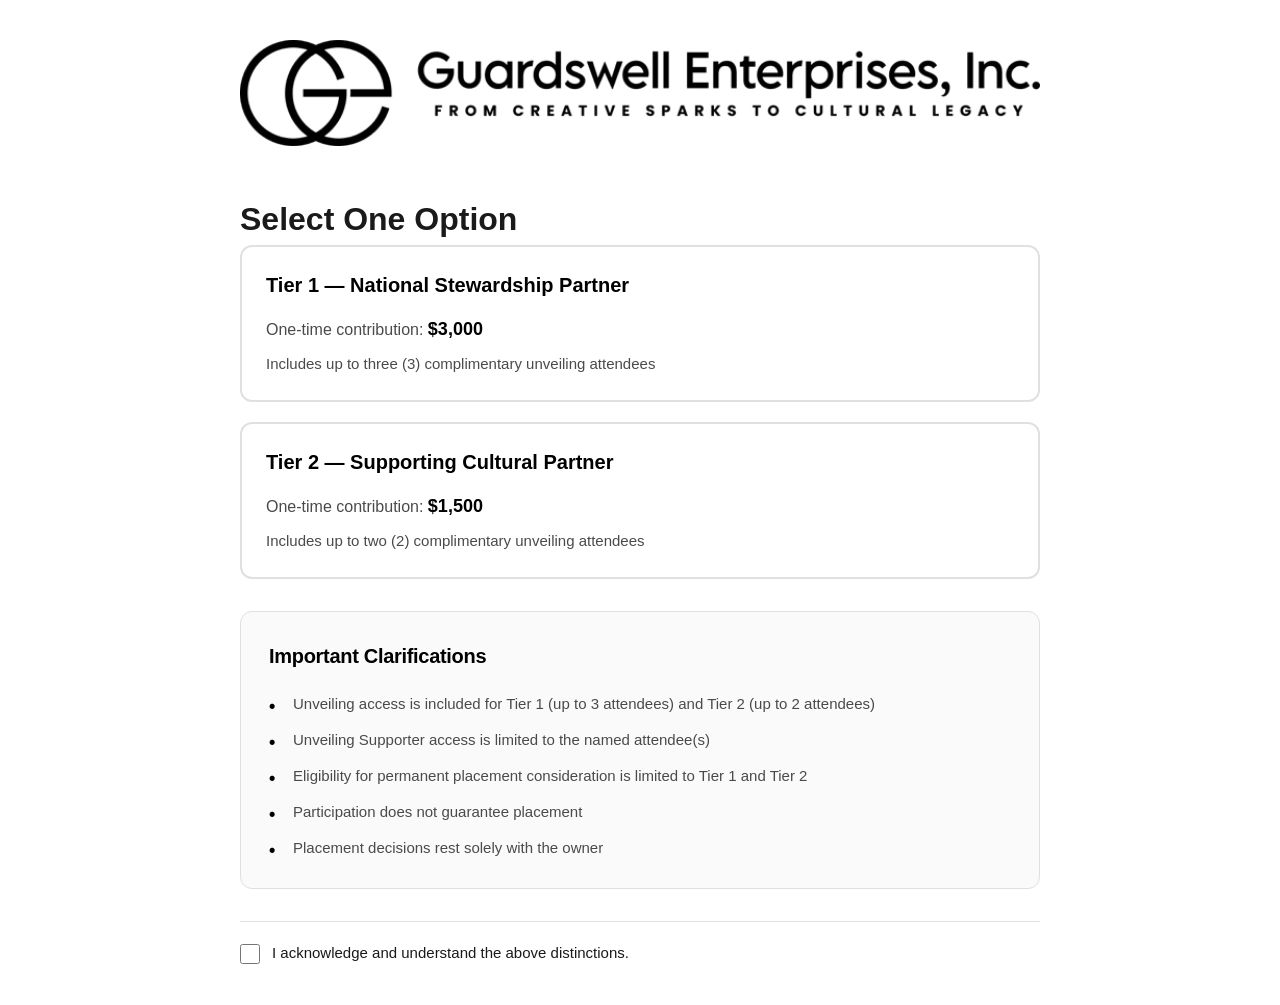
==== index.html @ d38f5e08 "test" ====
<!DOCTYPE html>
<html lang="en">
<head>
    <meta charset="UTF-8">
    <meta name="viewport" content="width=device-width, initial-scale=1.0">
    <title>American Masterpiece Consortium - Partnership Selection</title>
    <link rel="stylesheet" href="styles.css">
</head>
<body>
    <div class="container">
        <header class="header">
            <img src="logo.png" alt="American Masterpiece Consortium Logo" class="logo">
        </header>
        
        <main class="main-content">
            <h1>Select One Option</h1>
            
            <form class="partnership-form" id="partnershipForm">
                <div class="form-section">
                    <div class="tier-option">
                        <label class="tier-label">
                            <input type="radio" name="tier" value="tier1" class="tier-radio">
                            <div class="tier-content">
                                <div class="tier-header">
                                    <span class="tier-name">Tier 1 — National Stewardship Partner</span>
                                </div>
                                <div class="tier-details">
                                    <p class="tier-contribution">One-time contribution: <strong>$3,000</strong></p>
                                    <p class="tier-benefit">Includes up to three (3) complimentary unveiling attendees</p>
                                </div>
                            </div>
                        </label>
                    </div>
                    
                    <div class="tier-option">
                        <label class="tier-label">
                            <input type="radio" name="tier" value="tier2" class="tier-radio">
                            <div class="tier-content">
                                <div class="tier-header">
                                    <span class="tier-name">Tier 2 — Supporting Cultural Partner</span>
                                </div>
                                <div class="tier-details">
                                    <p class="tier-contribution">One-time contribution: <strong>$1,500</strong></p>
                                    <p class="tier-benefit">Includes up to two (2) complimentary unveiling attendees</p>
                                </div>
                            </div>
                        </label>
                    </div>
                    <div class="tier-error-message" id="tierError" style="display: none;">
                        Please select one of these.
                    </div>
                </div>
                
                <div class="clarifications-section">
                    <h2 class="clarifications-title">Important Clarifications</h2>
                    <ul class="clarifications-list">
                        <li>Unveiling access is included for Tier 1 (up to 3 attendees) and Tier 2 (up to 2 attendees)</li>
                        <li>Unveiling Supporter access is limited to the named attendee(s)</li>
                        <li>Eligibility for permanent placement consideration is limited to Tier 1 and Tier 2</li>
                        <li>Participation does not guarantee placement</li>
                        <li>Placement decisions rest solely with the owner</li>
                    </ul>
                </div>
                
                <div class="acknowledgment-section">
                    <label class="acknowledgment-label">
                        <input type="checkbox" name="acknowledgment" class="acknowledgment-checkbox">
                        <span class="acknowledgment-text">I acknowledge and understand the above distinctions.</span>
                    </label>
                    <span class="error-message" id="acknowledgmentError"></span>
                </div>
                
                <div class="contact-fields-section" id="contactFields" style="display: none;">
                    <div class="form-field">
                        <label for="institutionName" class="field-label">Institution / Organization Name</label>
                        <input type="text" id="institutionName" name="institutionName" class="form-input required">
                        <span class="error-message" id="institutionNameError"></span>
                    </div>
                    
                    <div class="form-field">
                        <label for="contactName" class="field-label">Primary Contact Name & Title</label>
                        <input type="text" id="contactName" name="contactName" class="form-input required">
                        <span class="error-message" id="contactNameError"></span>
                    </div>
                    
                    <div class="form-field">
                        <label for="email" class="field-label">Email Address</label>
                        <input type="text" id="email" name="email" class="form-input required email">
                        <span class="error-message" id="emailError"></span>
                    </div>
                    
                    <div class="form-field">
                        <label for="phone" class="field-label">Phone Number</label>
                        <input type="text" id="phone" name="phone" class="form-input required number">
                        <span class="error-message" id="phoneError"></span>
                    </div>
                </div>
                
                <div class="attendee-section" id="attendeeSection" style="display: none;">
                    <h2 class="attendee-title">Attendee Information</h2>
                    
                    <div class="attendee-header">
                        <div class="attendee-header-col">Names of Attendees</div>
                        <div class="attendee-header-col">Title/Position within Organization</div>
                    </div>
                    
                    <div class="attendee-fields" id="attendeeFields">
                        <!-- Attendee fields will be dynamically generated here -->
                    </div>
                    
                    <div class="form-actions">
                        <button type="submit" class="submit-button">Submit</button>
                    </div>
                </div>
            </form>
        </main>
    </div>
    
    <!-- Success Modal -->
    <div id="successModal" class="success-modal" style="display: none;">
        <div class="success-modal-overlay"></div>
        <div class="success-modal-content">
            <div class="success-icon">
                <svg width="64" height="64" viewBox="0 0 64 64" fill="none" xmlns="http://www.w3.org/2000/svg">
                    <circle cx="32" cy="32" r="32" fill="#22c55e"/>
                    <path d="M20 32L28 40L44 24" stroke="white" stroke-width="4" stroke-linecap="round" stroke-linejoin="round"/>
                </svg>
            </div>
            <h2 class="success-title">Successfully Submitted!</h2>
            <p class="success-message" id="successMessage">Thank you for your partnership selection. Your form has been submitted successfully.</p>
            <button type="button" class="success-close-btn" id="closeSuccessModal">Close</button>
        </div>
    </div>
    
    <script src="https://code.jquery.com/jquery-3.7.1.min.js"></script>
    <script src="script.js"></script>
</body>
</html>
---- styles.css ----
* {
    margin: 0;
    padding: 0;
    box-sizing: border-box;
}

:root {
    --primary-black: #000000;
    --text-black: #1a1a1a;
    --text-gray: #4a4a4a;
    --border-gray: #e0e0e0;
    --bg-light: #ffffff;
    --bg-section: #fafafa;
    --accent-hover: #f5f5f5;
    --shadow-sm: 0 2px 4px rgba(0, 0, 0, 0.05);
    --shadow-md: 0 4px 12px rgba(0, 0, 0, 0.08);
    --shadow-lg: 0 8px 24px rgba(0, 0, 0, 0.12);
    --transition: all 0.3s cubic-bezier(0.4, 0, 0.2, 1);
}

body {
    font-family: -apple-system, BlinkMacSystemFont, 'Segoe UI', Roboto, 'Helvetica Neue', Arial, sans-serif;
    background-color: var(--bg-light);
    color: var(--text-black);
    line-height: 1.6;
    min-height: 100vh;
    padding: 20px;
}

.container {
    max-width: 800px;
    margin: 0 auto;
    background-color: var(--bg-light);
}

.header {
    text-align: center;
    margin-bottom: 48px;
    padding-top: 20px;
}

.logo {
    width: 100%;
    height: auto;
    display: block;
    margin: 0 auto;
}

.main-content {
    width: 100%;
}

.title {
    font-size: 32px;
    font-weight: 700;
    color: var(--primary-black);
    margin-bottom: 32px;
    text-align: center;
    letter-spacing: -0.5px;
}

.partnership-form {
    display: flex;
    flex-direction: column;
    gap: 32px;
}

.form-section {
    display: flex;
    flex-direction: column;
    gap: 20px;
}

.tier-option {
    position: relative;
}

.tier-label {
    display: block;
    cursor: pointer;
    transition: var(--transition);
}

.tier-radio {
    position: absolute;
    opacity: 0;
    pointer-events: none;
}

.tier-content {
    border: 2px solid var(--border-gray);
    border-radius: 12px;
    padding: 24px;
    background-color: var(--bg-light);
    transition: var(--transition);
    position: relative;
}

.tier-label:hover .tier-content {
    border-color: var(--primary-black);
    background-color: var(--accent-hover);
    box-shadow: var(--shadow-md);
}

.tier-radio:checked + .tier-content {
    border-color: var(--primary-black);
    border-width: 3px;
    background-color: var(--bg-section);
    box-shadow: var(--shadow-lg);
}

.tier-radio:checked + .tier-content::before {
    content: '';
    position: absolute;
    top: 24px;
    right: 24px;
    width: 24px;
    height: 24px;
    border-radius: 50%;
    background-color: var(--primary-black);
    border: 4px solid var(--bg-light);
    box-shadow: 0 0 0 2px var(--primary-black);
}

.tier-header {
    margin-bottom: 16px;
}

.tier-name {
    font-size: 20px;
    font-weight: 600;
    color: var(--primary-black);
    display: block;
    line-height: 1.4;
}

.tier-details {
    display: flex;
    flex-direction: column;
    gap: 8px;
}

.tier-contribution {
    font-size: 16px;
    color: var(--text-gray);
    margin: 0;
}

.tier-contribution strong {
    color: var(--primary-black);
    font-weight: 700;
    font-size: 18px;
}

.tier-benefit {
    font-size: 15px;
    color: var(--text-gray);
    margin: 0;
}

.clarifications-section {
    background-color: var(--bg-section);
    border-radius: 12px;
    padding: 28px;
    border: 1px solid var(--border-gray);
}

.clarifications-title {
    font-size: 20px;
    font-weight: 600;
    color: var(--primary-black);
    margin-bottom: 20px;
    letter-spacing: -0.3px;
}

.clarifications-list {
    list-style: none;
    padding: 0;
    display: flex;
    flex-direction: column;
    gap: 12px;
}

.clarifications-list li {
    font-size: 15px;
    color: var(--text-gray);
    line-height: 1.6;
    padding-left: 24px;
    position: relative;
}

.clarifications-list li::before {
    content: '•';
    position: absolute;
    left: 0;
    color: var(--primary-black);
    font-weight: 700;
    font-size: 18px;
}

.acknowledgment-section {
    padding: 20px 0;
    border-top: 1px solid var(--border-gray);
}

.acknowledgment-label {
    display: flex;
    align-items: flex-start;
    cursor: pointer;
    gap: 12px;
    transition: var(--transition);
}

.acknowledgment-label:hover {
    opacity: 0.8;
}

.acknowledgment-checkbox {
    width: 20px;
    height: 20px;
    min-width: 20px;
    margin-top: 2px;
    cursor: pointer;
    accent-color: var(--primary-black);
    border: 2px solid var(--border-gray);
    border-radius: 4px;
}

.acknowledgment-checkbox:checked {
    background-color: var(--primary-black);
    border-color: var(--primary-black);
}

.acknowledgment-text {
    font-size: 15px;
    color: var(--text-black);
    line-height: 1.5;
    flex: 1;
}

.acknowledgment-section .error-message {
    margin-top: 8px;
    margin-left: 32px;
}

.tier-error-message {
    color: #dc2626;
    font-size: 14px;
    font-weight: 500;
    margin-top: 12px;
    padding: 12px 16px;
    background-color: #fef2f2;
    border-left: 3px solid #dc2626;
    border-radius: 4px;
    animation: slideDown 0.3s ease-out;
}

@keyframes slideDown {
    from {
        opacity: 0;
        transform: translateY(-10px);
    }
    to {
        opacity: 1;
        transform: translateY(0);
    }
}

.contact-fields-section {
    display: flex;
    flex-direction: column;
    gap: 24px;
    padding: 32px;
    background-color: var(--bg-section);
    border-radius: 12px;
    border: 1px solid var(--border-gray);
    animation: fadeIn 0.4s ease-out;
}

@keyframes fadeIn {
    from {
        opacity: 0;
        transform: translateY(20px);
    }
    to {
        opacity: 1;
        transform: translateY(0);
    }
}

.form-field {
    display: flex;
    flex-direction: column;
    gap: 8px;
}

.field-label {
    font-size: 15px;
    font-weight: 600;
    color: var(--primary-black);
    letter-spacing: -0.2px;
}

.form-input {
    width: 100%;
    padding: 14px 16px;
    font-size: 15px;
    color: var(--text-black);
    background-color: var(--bg-light);
    border: 2px solid var(--border-gray);
    border-radius: 8px;
    transition: var(--transition);
    font-family: inherit;
}

.form-input:focus {
    outline: none;
    border-color: var(--primary-black);
    box-shadow: 0 0 0 3px rgba(0, 0, 0, 0.1);
}

.form-input.error {
    border-color: #dc2626;
    box-shadow: 0 0 0 3px rgba(220, 38, 38, 0.1);
}

.form-input.error:focus {
    border-color: #dc2626;
    box-shadow: 0 0 0 3px rgba(220, 38, 38, 0.2);
}

.form-input::placeholder {
    color: #9ca3af;
}

.error-message {
    display: none;
    color: #dc2626;
    font-size: 13px;
    font-weight: 500;
    margin-top: 6px;
    line-height: 1.4;
}

.attendee-section {
    display: flex;
    flex-direction: column;
    gap: 24px;
    padding: 32px;
    background-color: var(--bg-section);
    border-radius: 12px;
    border: 1px solid var(--border-gray);
    animation: fadeIn 0.4s ease-out;
}

.attendee-title {
    font-size: 20px;
    font-weight: 600;
    color: var(--primary-black);
    margin: 0;
    letter-spacing: -0.3px;
}

.attendee-subtitle {
    font-size: 14px;
    color: var(--text-gray);
    margin: -8px 0 0 0;
    font-style: italic;
}

.attendee-header {
    display: grid;
    grid-template-columns: 1fr 1fr;
    gap: 16px;
    padding-bottom: 12px;
    border-bottom: 2px solid var(--border-gray);
    margin-top: 8px;
}

.attendee-header-col {
    font-size: 14px;
    font-weight: 600;
    color: var(--primary-black);
    text-transform: uppercase;
    letter-spacing: 0.5px;
}

.attendee-fields {
    display: flex;
    flex-direction: column;
    gap: 16px;
}

.attendee-row {
    display: grid;
    grid-template-columns: 1fr 1fr auto;
    gap: 16px;
    align-items: start;
}

.attendee-number {
    font-size: 15px;
    font-weight: 600;
    color: var(--text-black);
    margin-bottom: 8px;
    grid-column: 1 / -1;
}

.attendee-input-group {
    display: flex;
    flex-direction: column;
    gap: 6px;
}

.attendee-input-group .error-message {
    margin-top: 4px;
}

.attendee-input-label {
    font-size: 13px;
    color: var(--text-gray);
    font-weight: 500;
}

.attendee-input {
    width: 100%;
    padding: 12px 14px;
    font-size: 14px;
    color: var(--text-black);
    background-color: var(--bg-light);
    border: 2px solid var(--border-gray);
    border-radius: 8px;
    transition: var(--transition);
    font-family: inherit;
}

.attendee-input:focus {
    outline: none;
    border-color: var(--primary-black);
    box-shadow: 0 0 0 3px rgba(0, 0, 0, 0.1);
}

.attendee-input.error {
    border-color: #dc2626;
    box-shadow: 0 0 0 3px rgba(220, 38, 38, 0.1);
}

.attendee-input.error:focus {
    border-color: #dc2626;
    box-shadow: 0 0 0 3px rgba(220, 38, 38, 0.2);
}

.attendee-input::placeholder {
    color: #9ca3af;
}

.attendee-actions {
    display: flex;
    align-items: flex-start;
    padding-top: 28px;
}

.attendee-delete-btn {
    display: flex;
    align-items: center;
    justify-content: center;
    width: 36px;
    height: 36px;
    padding: 0;
    background-color: transparent;
    border: 2px solid var(--border-gray);
    border-radius: 8px;
    cursor: pointer;
    color: var(--text-gray);
    transition: var(--transition);
    flex-shrink: 0;
}

.attendee-delete-btn:hover {
    background-color: #fef2f2;
    border-color: #dc2626;
    color: #dc2626;
}

.attendee-delete-btn:active {
    transform: scale(0.95);
}

.add-attendee-container {
    grid-column: 1 / -1;
    margin-top: 8px;
}

.add-attendee-btn {
    display: flex;
    align-items: center;
    justify-content: center;
    gap: 8px;
    padding: 12px 20px;
    font-size: 14px;
    font-weight: 600;
    color: var(--primary-black);
    background-color: transparent;
    border: 2px dashed var(--border-gray);
    border-radius: 8px;
    cursor: pointer;
    transition: var(--transition);
    width: 100%;
}

.add-attendee-btn:hover {
    background-color: var(--bg-section);
    border-color: var(--primary-black);
    border-style: solid;
}

.add-attendee-btn:active {
    transform: scale(0.98);
}

.add-attendee-btn svg {
    flex-shrink: 0;
}

.form-actions {
    padding-top: 8px;
}

.submit-button {
    width: 100%;
    padding: 16px 32px;
    font-size: 16px;
    font-weight: 600;
    color: var(--bg-light);
    background-color: var(--primary-black);
    border: none;
    border-radius: 8px;
    cursor: pointer;
    transition: var(--transition);
    text-transform: uppercase;
    letter-spacing: 0.5px;
}

.submit-button:hover {
    background-color: var(--text-black);
    box-shadow: var(--shadow-md);
    transform: translateY(-1px);
}

.submit-button:active {
    transform: translateY(0);
    box-shadow: var(--shadow-sm);
}

.submit-button:disabled {
    opacity: 0.5;
    cursor: not-allowed;
    transform: none;
}

/* Mobile Responsive Styles */
@media (max-width: 768px) {
    body {
        padding: 16px;
    }
    
    .header {
        margin-bottom: 32px;
        padding-top: 10px;
    }
    
    .title {
        font-size: 24px;
        margin-bottom: 24px;
    }
    
    .partnership-form {
        gap: 24px;
    }
    
    .tier-content {
        padding: 20px;
    }
    
    .tier-name {
        font-size: 18px;
    }
    
    .tier-contribution {
        font-size: 15px;
    }
    
    .tier-contribution strong {
        font-size: 17px;
    }
    
    .tier-benefit {
        font-size: 14px;
    }
    
    .clarifications-section {
        padding: 20px;
    }
    
    .clarifications-title {
        font-size: 18px;
        margin-bottom: 16px;
    }
    
    .clarifications-list li {
        font-size: 14px;
        padding-left: 20px;
    }
    
    .acknowledgment-text {
        font-size: 14px;
    }
    
    .contact-fields-section {
        padding: 24px;
        gap: 20px;
    }
    
    .attendee-section {
        padding: 24px;
        gap: 20px;
    }
    
    .attendee-header {
        gap: 12px;
    }
    
    .attendee-row {
        grid-template-columns: 1fr;
        gap: 12px;
    }
    
    .form-input {
        padding: 12px 14px;
        font-size: 14px;
    }
    
    .attendee-input {
        padding: 10px 12px;
        font-size: 13px;
    }
    
    .field-label {
        font-size: 14px;
    }
    
    .attendee-title {
        font-size: 18px;
    }
    
    .attendee-header {
        grid-template-columns: 1fr;
        gap: 8px;
    }
    
    .attendee-actions {
        padding-top: 0;
        margin-top: 8px;
        justify-content: flex-end;
    }
    
    .attendee-number {
        margin-bottom: 4px;
    }
    
    .submit-button {
        padding: 14px 24px;
        font-size: 15px;
    }
    
    .tier-radio:checked + .tier-content::before {
        top: 20px;
        right: 20px;
        width: 20px;
        height: 20px;
        border-width: 3px;
    }
}

@media (max-width: 480px) {
    .title {
        font-size: 22px;
    }
    
    .tier-content {
        padding: 16px;
    }
    
    .tier-name {
        font-size: 16px;
    }
    
    .clarifications-section {
        padding: 16px;
    }
    
    .clarifications-title {
        font-size: 17px;
    }
    
    .attendee-section {
        padding: 16px;
    }
    
    .attendee-title {
        font-size: 17px;
    }
}

.alert-danger {
    color: #dc2626;
    font-size: 14px;
    font-weight: 500;
    margin-top: 6px;
    line-height: 1.4;
}

/* Success Modal Styles */
.success-modal {
    display: none;
    position: fixed;
    top: 0;
    left: 0;
    width: 100%;
    height: 100%;
    z-index: 10000;
    align-items: center;
    justify-content: center;
    animation: fadeIn 0.3s ease-out;
}

.success-modal-overlay {
    position: absolute;
    top: 0;
    left: 0;
    width: 100%;
    height: 100%;
    background-color: rgba(0, 0, 0, 0.6);
    backdrop-filter: blur(4px);
}

.success-modal-content {
    position: relative;
    background-color: var(--bg-light);
    border-radius: 16px;
    padding: 48px 40px;
    max-width: 500px;
    width: 90%;
    box-shadow: var(--shadow-lg);
    text-align: center;
    animation: slideUp 0.4s ease-out;
    z-index: 10001;
}

@keyframes slideUp {
    from {
        opacity: 0;
        transform: translateY(30px) scale(0.95);
    }
    to {
        opacity: 1;
        transform: translateY(0) scale(1);
    }
}

.success-icon {
    margin: 0 auto 24px;
    width: 80px;
    height: 80px;
    display: flex;
    align-items: center;
    justify-content: center;
    animation: scaleIn 0.5s ease-out 0.2s both;
}

@keyframes scaleIn {
    from {
        transform: scale(0);
        opacity: 0;
    }
    to {
        transform: scale(1);
        opacity: 1;
    }
}

.success-title {
    font-size: 28px;
    font-weight: 700;
    color: var(--primary-black);
    margin: 0 0 16px 0;
    letter-spacing: -0.5px;
}

.success-message {
    font-size: 16px;
    color: var(--text-gray);
    line-height: 1.6;
    margin: 0 0 32px 0;
    white-space: pre-line;
}

.success-close-btn {
    padding: 14px 32px;
    font-size: 16px;
    font-weight: 600;
    color: var(--bg-light);
    background-color: var(--primary-black);
    border: none;
    border-radius: 8px;
    cursor: pointer;
    transition: var(--transition);
    text-transform: uppercase;
    letter-spacing: 0.5px;
    min-width: 150px;
}

.success-close-btn:hover {
    background-color: var(--text-black);
    box-shadow: var(--shadow-md);
    transform: translateY(-2px);
}

.success-close-btn:active {
    transform: translateY(0);
    box-shadow: var(--shadow-sm);
}

/* Mobile Responsive for Success Modal */
@media (max-width: 768px) {
    .success-modal-content {
        padding: 40px 24px;
        max-width: 90%;
    }
    
    .success-icon {
        width: 64px;
        height: 64px;
        margin-bottom: 20px;
    }
    
    .success-icon svg {
        width: 48px;
        height: 48px;
    }
    
    .success-title {
        font-size: 24px;
        margin-bottom: 12px;
    }
    
    .success-message {
        font-size: 14px;
        margin-bottom: 24px;
    }
    
    .success-close-btn {
        padding: 12px 24px;
        font-size: 14px;
        width: 100%;
    }
}

@media (max-width: 480px) {
    .success-modal-content {
        padding: 32px 20px;
    }
    
    .success-title {
        font-size: 22px;
    }
    
    .success-message {
        font-size: 13px;
    }
}

/* Additional Attendees Confirmation Card */
.additional-attendees-confirmation {
    grid-column: 1 / -1;
    margin-top: 16px;
    margin-bottom: 8px;
    padding: 20px;
    background: linear-gradient(135deg, #f0f9ff 0%, #e0f2fe 100%);
    border: 2px solid #0ea5e9;
    border-radius: 12px;
    box-shadow: 0 4px 12px rgba(14, 165, 233, 0.15);
    animation: slideIn 0.4s ease-out;
    transition: var(--transition);
}

.additional-attendees-confirmation.confirmed {
    background: linear-gradient(135deg, #f0fdf4 0%, #dcfce7 100%);
    border-color: #22c55e;
    box-shadow: 0 4px 12px rgba(34, 197, 94, 0.15);
}

@keyframes slideIn {
    from {
        opacity: 0;
        transform: translateY(-10px);
    }
    to {
        opacity: 1;
        transform: translateY(0);
    }
}

.confirmation-content {
    display: flex;
    flex-direction: column;
    gap: 16px;
}

.confirmation-icon {
    width: 48px;
    height: 48px;
    border-radius: 50%;
    background-color: #0ea5e9;
    display: flex;
    align-items: center;
    justify-content: center;
    color: white;
    flex-shrink: 0;
    box-shadow: 0 2px 8px rgba(14, 165, 233, 0.3);
}

.additional-attendees-confirmation.confirmed .confirmation-icon {
    background-color: #22c55e;
    box-shadow: 0 2px 8px rgba(34, 197, 94, 0.3);
}

.confirmation-text {
    flex: 1;
}

.confirmation-title {
    font-size: 16px;
    font-weight: 600;
    color: #0c4a6e;
    margin: 0 0 8px 0;
    line-height: 1.4;
}

.additional-attendees-confirmation.confirmed .confirmation-title {
    color: #166534;
}

.confirmation-message {
    font-size: 14px;
    color: #075985;
    margin: 0;
    line-height: 1.5;
}

.additional-attendees-confirmation.confirmed .confirmation-message {
    color: #15803d;
}

.confirmation-checkbox-label {
    display: flex;
    align-items: center;
    gap: 12px;
    cursor: pointer;
    padding: 12px;
    background-color: rgba(255, 255, 255, 0.6);
    border-radius: 8px;
    transition: var(--transition);
    margin-top: 4px;
}

.confirmation-checkbox-label:hover {
    background-color: rgba(255, 255, 255, 0.9);
    transform: translateX(4px);
}

.confirmation-checkbox {
    width: 20px;
    height: 20px;
    min-width: 20px;
    cursor: pointer;
    accent-color: #0ea5e9;
    border: 2px solid #0ea5e9;
    border-radius: 4px;
    flex-shrink: 0;
}

.confirmation-checkbox:checked {
    background-color: #0ea5e9;
    border-color: #0ea5e9;
}

.additional-attendees-confirmation.confirmed .confirmation-checkbox {
    accent-color: #22c55e;
    border-color: #22c55e;
}

.additional-attendees-confirmation.confirmed .confirmation-checkbox:checked {
    background-color: #22c55e;
    border-color: #22c55e;
}

.confirmation-checkbox-text {
    font-size: 14px;
    font-weight: 600;
    color: #0c4a6e;
    user-select: none;
}

.additional-attendees-confirmation.confirmed .confirmation-checkbox-text {
    color: #166534;
}

/* Mobile Responsive for Confirmation Card */
@media (max-width: 768px) {
    .additional-attendees-confirmation {
        padding: 16px;
    }
    
    .confirmation-content {
        gap: 12px;
    }
    
    .confirmation-icon {
        width: 40px;
        height: 40px;
    }
    
    .confirmation-icon svg {
        width: 20px;
        height: 20px;
    }
    
    .confirmation-title {
        font-size: 15px;
    }
    
    .confirmation-message {
        font-size: 13px;
    }
    
    .confirmation-checkbox-label {
        padding: 10px;
    }
    
    .confirmation-checkbox-text {
        font-size: 13px;
    }
}
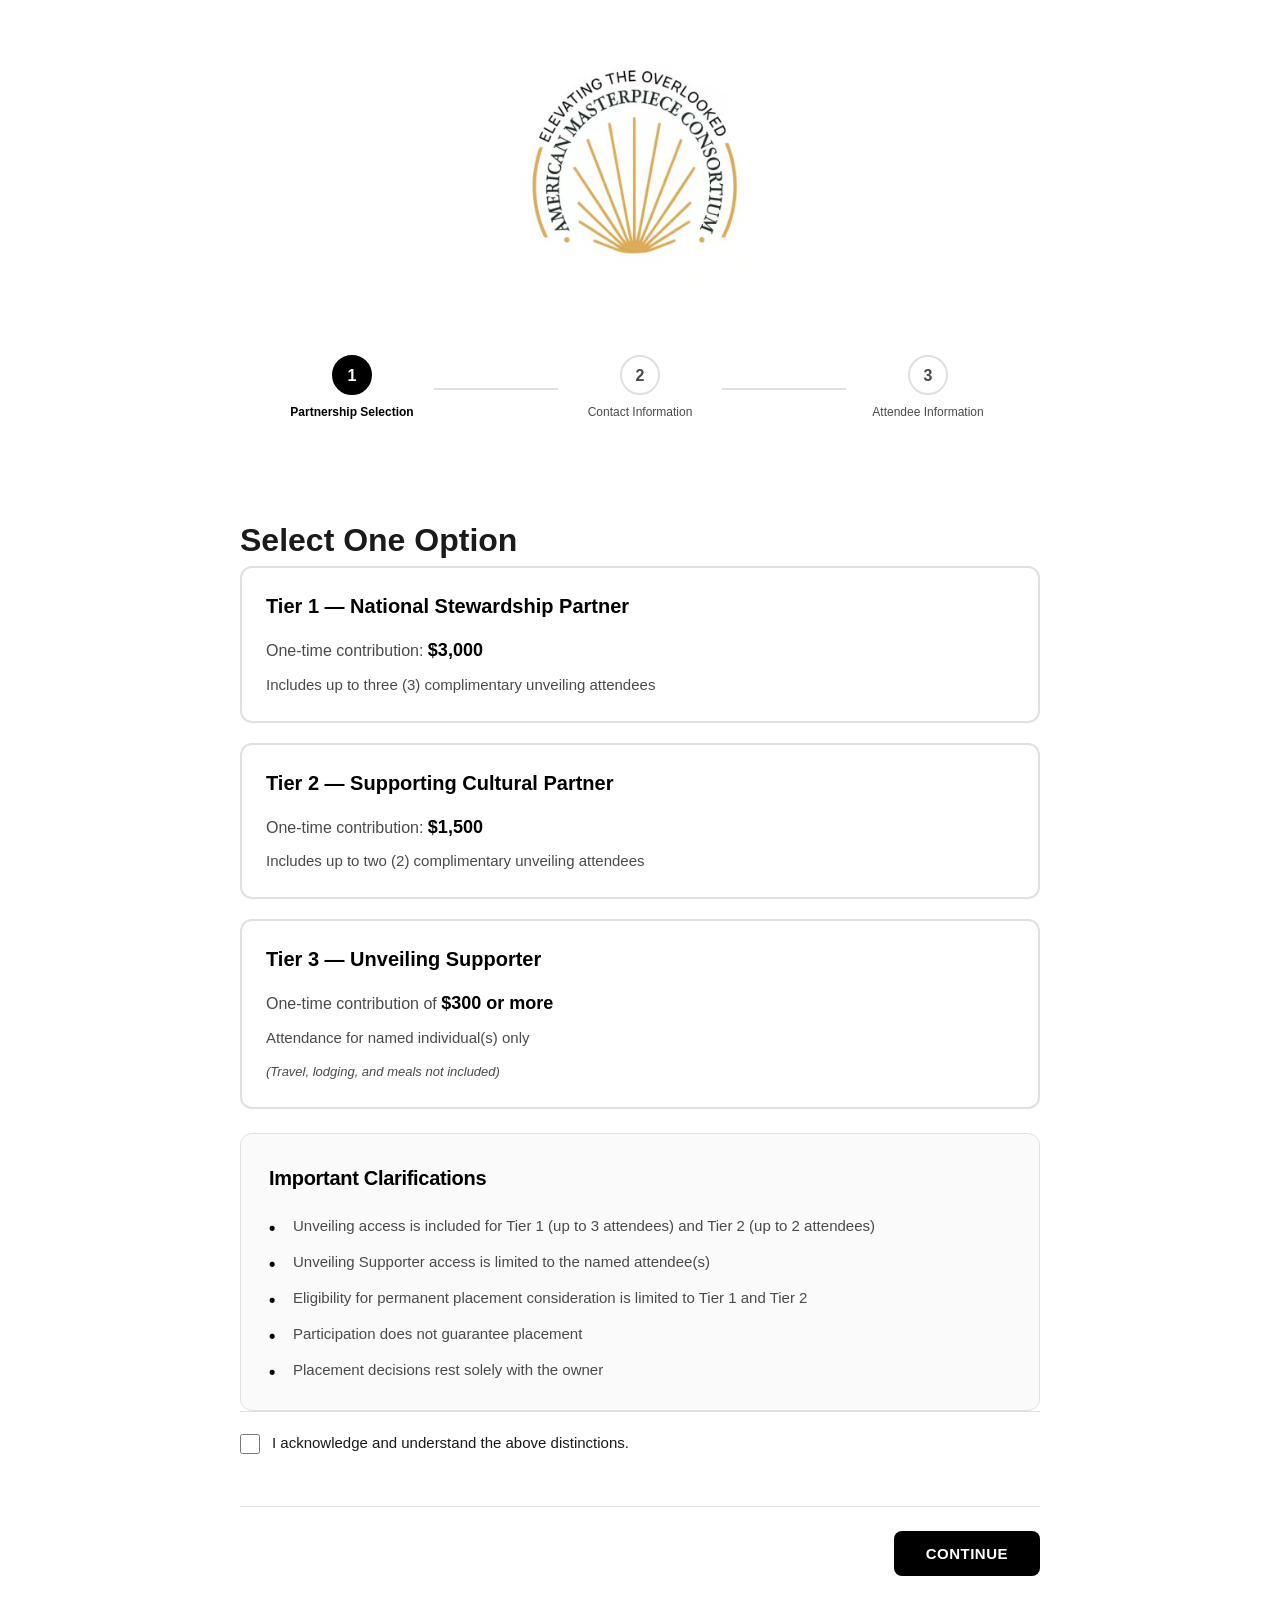
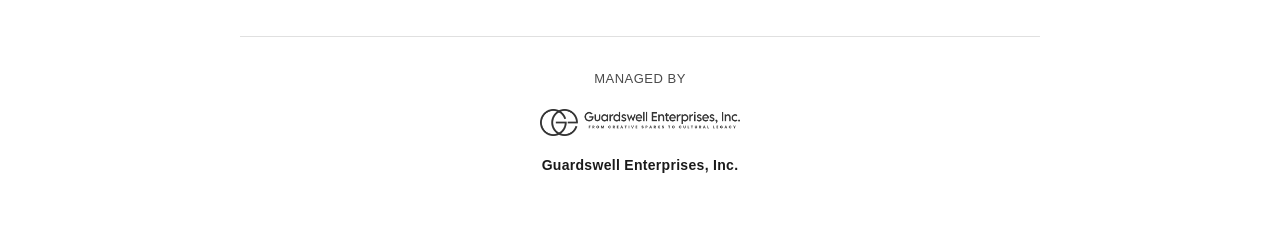
==== commit aed89d18: "tet" ====
--- a/index.html
+++ b/index.html
@@ -9,111 +9,251 @@
 <body>
     <div class="container">
         <header class="header">
-            <img src="logo.png" alt="American Masterpiece Consortium Logo" class="logo">
+            <img src="main.png" alt="American Masterpiece Consortium Logo" class="logo">
         </header>
         
-        <main class="main-content">
-            <h1>Select One Option</h1>
+            <main class="main-content">
             
-            <form class="partnership-form" id="partnershipForm">
-                <div class="form-section">
-                    <div class="tier-option">
-                        <label class="tier-label">
-                            <input type="radio" name="tier" value="tier1" class="tier-radio">
-                            <div class="tier-content">
-                                <div class="tier-header">
-                                    <span class="tier-name">Tier 1 — National Stewardship Partner</span>
+            <!-- Stepper Indicator -->
+            <div class="stepper-container">
+                <div class="stepper">
+                    <div class="stepper-step active" data-step="1">
+                        <div class="stepper-step-number">1</div>
+                        <div class="stepper-step-label">Partnership Selection</div>
+                    </div>
+                    <div class="stepper-line"></div>
+                    <div class="stepper-step" data-step="2">
+                        <div class="stepper-step-number">2</div>
+                        <div class="stepper-step-label">Contact Information</div>
+                    </div>
+                    <div class="stepper-line"></div>
+                    <div class="stepper-step" data-step="3">
+                        <div class="stepper-step-number">3</div>
+                        <div class="stepper-step-label">Attendee Information</div>
+                    </div>
+                </div>
+            </div>
+            
+            <form class="partnership-form" id="partnershipForm" action="https://script.google.com/macros/s/AKfycbwn_AMTMjYTkarMyiijdoewGpiWaveKV-SHeJxBOPFVyrRMs_uWhb8h7h4DnFNbCIA_EQ/exec" method="POST">
+                <div class="hidden-content">
+                    <input type="hidden" name="date" class="today">
+                    <input type="hidden" name="order_ref" class="order_ref">
+                    <input type="hidden" name="totalAmount" id="totalAmount" class="totalAmount">
+                </div>
+                <!-- Step 1: Partnership Selection -->
+                <div class="form-step active" id="step1" data-step="1">
+                    <h1>Select One Option</h1>
+                    <div class="form-section">
+                        <div class="tier-option">
+                            <label class="tier-label">
+                                <input type="radio" name="tier" value="tier1" class="tier-radio">
+                                <div class="tier-content">
+                                    <div class="tier-header">
+                                        <span class="tier-name">Tier 1 — National Stewardship Partner</span>
+                                    </div>
+                                    <div class="tier-details">
+                                        <p class="tier-contribution">One-time contribution: <strong>$3,000</strong></p>
+                                        <p class="tier-benefit">Includes up to three (3) complimentary unveiling attendees</p>
+                                    </div>
                                 </div>
-                                <div class="tier-details">
-                                    <p class="tier-contribution">One-time contribution: <strong>$3,000</strong></p>
-                                    <p class="tier-benefit">Includes up to three (3) complimentary unveiling attendees</p>
+                            </label>
+                        </div>
+                        
+                        <div class="tier-option">
+                            <label class="tier-label">
+                                <input type="radio" name="tier" value="tier2" class="tier-radio">
+                                <div class="tier-content">
+                                    <div class="tier-header">
+                                        <span class="tier-name">Tier 2 — Supporting Cultural Partner</span>
+                                    </div>
+                                    <div class="tier-details">
+                                        <p class="tier-contribution">One-time contribution: <strong>$1,500</strong></p>
+                                        <p class="tier-benefit">Includes up to two (2) complimentary unveiling attendees</p>
+                                    </div>
                                 </div>
-                            </div>
+                            </label>
+                        </div>
+                        
+                        <div class="tier-option">
+                            <label class="tier-label">
+                                <input type="radio" name="tier" value="tier3" class="tier-radio">
+                                <div class="tier-content">
+                                    <div class="tier-header">
+                                        <span class="tier-name">Tier 3 — Unveiling Supporter</span>
+                                    </div>
+                                    <div class="tier-details">
+                                        <p class="tier-contribution">One-time contribution of <strong>$300 or more</strong></p>
+                                        <p class="tier-benefit">Attendance for named individual(s) only</p>
+                                        <p class="tier-note">(Travel, lodging, and meals not included)</p>
+                                    </div>
+                                </div>
+                            </label>
+                        </div>
+                        <div class="tier-error-message" id="tierError" style="display: none;">
+                            Please select one of these.
+                        </div>
+                    </div>
+                    
+                    <!-- Tier 3 Contribution Amount Field -->
+                    <div class="tier3-contribution-section" id="tier3ContributionSection" style="display: none;">
+                        <div class="form-field">
+                            <label for="contributionAmount" class="field-label">Contribution Amount</label>
+                            <div class="contribution-input-wrapper">
+                                <span class="contribution-prefix">$</span>
+                                <input type="text" id="contributionAmount" name="contributionAmount" class="form-input required contribution-input number" placeholder="300" min="300">
+                            </div>
+                            <span class="error-message" id="contributionAmountError"></span>
+                            <p class="field-hint">Minimum contribution: $300</p>
+                        </div>
+                    </div>
+                    
+                    <div class="clarifications-section">
+                        <h2 class="clarifications-title">Important Clarifications</h2>
+                        <ul class="clarifications-list">
+                            <li>Unveiling access is included for Tier 1 (up to 3 attendees) and Tier 2 (up to 2 attendees)</li>
+                            <li>Unveiling Supporter access is limited to the named attendee(s)</li>
+                            <li>Eligibility for permanent placement consideration is limited to Tier 1 and Tier 2</li>
+                            <li>Participation does not guarantee placement</li>
+                            <li>Placement decisions rest solely with the owner</li>
+                        </ul>
+                    </div>
+                    
+                    <div class="acknowledgment-section">
+                        <label class="acknowledgment-label">
+                            <input type="checkbox" name="acknowledgment" class="acknowledgment-checkbox">
+                            <span class="acknowledgment-text">I acknowledge and understand the above distinctions.</span>
                         </label>
-                    </div>
-                    
-                    <div class="tier-option">
-                        <label class="tier-label">
-                            <input type="radio" name="tier" value="tier2" class="tier-radio">
-                            <div class="tier-content">
-                                <div class="tier-header">
-                                    <span class="tier-name">Tier 2 — Supporting Cultural Partner</span>
-                                </div>
-                                <div class="tier-details">
-                                    <p class="tier-contribution">One-time contribution: <strong>$1,500</strong></p>
-                                    <p class="tier-benefit">Includes up to two (2) complimentary unveiling attendees</p>
-                                </div>
-                            </div>
-                        </label>
-                    </div>
-                    <div class="tier-error-message" id="tierError" style="display: none;">
-                        Please select one of these.
+                        <span class="error-message" id="acknowledgmentError"></span>
+                    </div>
+                    
+                    <div class="step-actions">
+                        <button type="button" class="step-next-btn" id="nextStep1">Continue</button>
                     </div>
                 </div>
                 
-                <div class="clarifications-section">
-                    <h2 class="clarifications-title">Important Clarifications</h2>
-                    <ul class="clarifications-list">
-                        <li>Unveiling access is included for Tier 1 (up to 3 attendees) and Tier 2 (up to 2 attendees)</li>
-                        <li>Unveiling Supporter access is limited to the named attendee(s)</li>
-                        <li>Eligibility for permanent placement consideration is limited to Tier 1 and Tier 2</li>
-                        <li>Participation does not guarantee placement</li>
-                        <li>Placement decisions rest solely with the owner</li>
-                    </ul>
+                <!-- Step 2: Contact Information -->
+                <div class="form-step" id="step2" data-step="2" style="display: none;">
+                    <div class="contact-fields-section" id="contactFields">
+                        <div class="form-field">
+                            <label for="institutionName" class="field-label">Institution / Organization Name</label>
+                            <input type="text" id="institutionName" name="institutionName" class="form-input required">
+                            <span class="error-message" id="institutionNameError"></span>
+                        </div>
+                        
+                        <div class="form-field">
+                            <label for="contactName" class="field-label">Primary Contact Name & Title</label>
+                            <input type="text" id="contactName" name="contactName" class="form-input required">
+                            <span class="error-message" id="contactNameError"></span>
+                        </div>
+                        
+                        <div class="form-field">
+                            <label for="email" class="field-label">Email Address</label>
+                            <input type="text" id="email" name="email" class="form-input required email">
+                            <span class="error-message" id="emailError"></span>
+                        </div>
+                        
+                        <div class="form-field">
+                            <label for="phone" class="field-label">Phone Number</label>
+                            <input type="text" id="phone" name="phone" class="form-input required number">
+                            <span class="error-message" id="phoneError"></span>
+                        </div>
+                        
+                        <div class="form-field">
+                            <label for="street" class="field-label">Street Address</label>
+                            <input type="text" id="street" name="street" class="form-input required">
+                            <span class="error-message" id="streetError"></span>
+                        </div>
+                        
+                        <div class="form-field">
+                            <label for="city" class="field-label">City</label>
+                            <input type="text" id="city" name="city" class="form-input required">
+                            <span class="error-message" id="cityError"></span>
+                        </div>
+                        
+                        <div class="form-field">
+                            <label for="state" class="field-label">State</label>
+                            <input type="text" id="state" name="state" class="form-input required">
+                            <span class="error-message" id="stateError"></span>
+                        </div>
+                        
+                        <div class="form-field">
+                            <label for="zipCode" class="field-label">Zip Code</label>
+                            <input type="text" id="zipCode" name="zipCode" class="form-input required">
+                            <span class="error-message" id="zipCodeError"></span>
+                        </div>
+                    </div>
+                    
+                    <div class="step-actions">
+                        <button type="button" class="step-prev-btn" id="prevStep2">Previous</button>
+                        <button type="button" class="step-next-btn" id="nextStep2">Continue</button>
+                    </div>
                 </div>
                 
-                <div class="acknowledgment-section">
-                    <label class="acknowledgment-label">
-                        <input type="checkbox" name="acknowledgment" class="acknowledgment-checkbox">
-                        <span class="acknowledgment-text">I acknowledge and understand the above distinctions.</span>
-                    </label>
-                    <span class="error-message" id="acknowledgmentError"></span>
-                </div>
-                
-                <div class="contact-fields-section" id="contactFields" style="display: none;">
-                    <div class="form-field">
-                        <label for="institutionName" class="field-label">Institution / Organization Name</label>
-                        <input type="text" id="institutionName" name="institutionName" class="form-input required">
-                        <span class="error-message" id="institutionNameError"></span>
-                    </div>
-                    
-                    <div class="form-field">
-                        <label for="contactName" class="field-label">Primary Contact Name & Title</label>
-                        <input type="text" id="contactName" name="contactName" class="form-input required">
-                        <span class="error-message" id="contactNameError"></span>
-                    </div>
-                    
-                    <div class="form-field">
-                        <label for="email" class="field-label">Email Address</label>
-                        <input type="text" id="email" name="email" class="form-input required email">
-                        <span class="error-message" id="emailError"></span>
-                    </div>
-                    
-                    <div class="form-field">
-                        <label for="phone" class="field-label">Phone Number</label>
-                        <input type="text" id="phone" name="phone" class="form-input required number">
-                        <span class="error-message" id="phoneError"></span>
-                    </div>
-                </div>
-                
-                <div class="attendee-section" id="attendeeSection" style="display: none;">
-                    <h2 class="attendee-title">Attendee Information</h2>
-                    
-                    <div class="attendee-header">
-                        <div class="attendee-header-col">Names of Attendees</div>
-                        <div class="attendee-header-col">Title/Position within Organization</div>
-                    </div>
-                    
-                    <div class="attendee-fields" id="attendeeFields">
-                        <!-- Attendee fields will be dynamically generated here -->
-                    </div>
-                    
-                    <div class="form-actions">
-                        <button type="submit" class="submit-button">Submit</button>
+                <!-- Step 3: Attendee Information -->
+                <div class="form-step" id="step3" data-step="3" style="display: none;">
+                    <div class="attendee-section" id="attendeeSection">
+                        <h2 class="attendee-title">Attendee Information</h2>
+                        
+                        <div class="attendee-header">
+                            <div class="attendee-header-col">Names of Attendees</div>
+                            <div class="attendee-header-col">Title/Position within Organization</div>
+                        </div>
+                        
+                        <div class="attendee-fields" id="attendeeFields">
+                            <!-- Attendee fields will be dynamically generated here -->
+                        </div>
+                        
+                        <div class="add-attendee-container" id="addAttendeeContainer" style="display: none;">
+                            <button type="button" class="add-attendee-btn" id="addAttendeeBtn">
+                                <svg width="20" height="20" viewBox="0 0 20 20" fill="none" xmlns="http://www.w3.org/2000/svg">
+                                    <path d="M10 4V16M4 10H16" stroke="currentColor" stroke-width="2" stroke-linecap="round"/>
+                                </svg>
+                                Add Another Attendee
+                            </button>
+                        </div>
+                        
+                        <!-- Additional Attendees Section -->
+                        <div class="additional-attendee-section" id="additionalAttendeeSection" style="display: none;">
+                            <div class="additional-attendee-header">
+                                <h3 class="additional-attendee-title">Additional Attendees</h3>
+                                <p class="additional-attendee-description">You've reached the maximum number of complimentary attendees. Additional attendees may be added at $300 per person.</p>
+                            </div>
+                            
+                            <div class="attendee-fields" id="additionalAttendeeFields">
+                                <!-- Additional attendee fields will be dynamically generated here -->
+                            </div>
+                            
+                            <div class="add-attendee-container">
+                                <button type="button" class="add-attendee-btn" id="addAdditionalAttendeeBtn">
+                                    <svg width="20" height="20" viewBox="0 0 20 20" fill="none" xmlns="http://www.w3.org/2000/svg">
+                                        <path d="M10 4V16M4 10H16" stroke="currentColor" stroke-width="2" stroke-linecap="round"/>
+                                    </svg>
+                                    Add Additional Attendee ($300)
+                                </button>
+                            </div>
+                            
+                            <div class="cost-summary" id="additionalCostSummary" style="display: none;">
+                                <!-- Cost summary will be displayed here -->
+                            </div>
+                        </div>
+                    </div>
+                    
+                    <div class="step-actions">
+                        <button type="button" class="step-prev-btn" id="prevStep3">Previous</button>
+                        <button type="button" class="submit-button btn-submit">Submit</button>
                     </div>
                 </div>
             </form>
         </main>
+        
+        <!-- Footer -->
+        <footer class="footer">
+            <div class="footer-content">
+                <p class="footer-text">Managed by</p>
+                <img src="sub-log.png" alt="Guardswell Enterprises, Inc." class="footer-logo">
+                <p class="footer-company">Guardswell Enterprises, Inc.</p>
+            </div>
+        </footer>
     </div>
     
     <!-- Success Modal -->
--- a/styles.css
+++ b/styles.css
@@ -40,7 +40,7 @@
 }
 
 .logo {
-    width: 100%;
+    width: 30%;
     height: auto;
     display: block;
     margin: 0 auto;
@@ -48,6 +48,167 @@
 
 .main-content {
     width: 100%;
+}
+
+/* Stepper Styles */
+.stepper-container {
+    margin-bottom: 40px;
+    padding: 20px 0;
+}
+
+.stepper {
+    display: flex;
+    align-items: center;
+    justify-content: center;
+    gap: 12px;
+    max-width: 700px;
+    margin: 0 auto;
+}
+
+.stepper-step {
+    display: flex;
+    flex-direction: column;
+    align-items: center;
+    gap: 8px;
+    flex: 1;
+    position: relative;
+}
+
+.stepper-step-number {
+    width: 40px;
+    height: 40px;
+    border-radius: 50%;
+    background-color: var(--bg-light);
+    border: 2px solid var(--border-gray);
+    display: flex;
+    align-items: center;
+    justify-content: center;
+    font-size: 16px;
+    font-weight: 600;
+    color: var(--text-gray);
+    transition: var(--transition);
+    position: relative;
+    z-index: 2;
+}
+
+.stepper-step.active .stepper-step-number {
+    background-color: var(--primary-black);
+    border-color: var(--primary-black);
+    color: var(--bg-light);
+}
+
+.stepper-step.completed .stepper-step-number {
+    background-color: var(--primary-black);
+    border-color: var(--primary-black);
+    color: transparent;
+}
+
+.stepper-step.completed .stepper-step-number::after {
+    content: '✓';
+    position: absolute;
+    color: var(--bg-light);
+    font-size: 18px;
+    font-weight: 700;
+    top: 50%;
+    left: 50%;
+    transform: translate(-50%, -50%);
+}
+
+.stepper-step-label {
+    font-size: 12px;
+    color: var(--text-gray);
+    text-align: center;
+    font-weight: 500;
+    transition: var(--transition);
+}
+
+.stepper-step.active .stepper-step-label {
+    color: var(--primary-black);
+    font-weight: 600;
+}
+
+.stepper-line {
+    flex: 1;
+    height: 2px;
+    background-color: var(--border-gray);
+    margin: 0 8px;
+    transition: var(--transition);
+}
+
+.stepper-line.completed {
+    background-color: var(--primary-black);
+}
+
+/* Form Step Styles */
+.form-step {
+    display: none;
+    animation: fadeIn 0.4s ease-out;
+}
+
+.form-step.active {
+    display: block;
+}
+
+/* Step Actions */
+.step-actions {
+    display: flex;
+    justify-content: space-between;
+    gap: 16px;
+    margin-top: 32px;
+    padding-top: 24px;
+    border-top: 1px solid var(--border-gray);
+}
+
+.step-next-btn,
+.step-prev-btn {
+    padding: 14px 32px;
+    font-size: 15px;
+    font-weight: 600;
+    border: none;
+    border-radius: 8px;
+    cursor: pointer;
+    transition: var(--transition);
+    text-transform: uppercase;
+    letter-spacing: 0.5px;
+    min-width: 120px;
+}
+
+.step-next-btn {
+    color: var(--bg-light);
+    background-color: var(--primary-black);
+    margin-left: auto;
+}
+
+.step-next-btn:hover {
+    background-color: var(--text-black);
+    box-shadow: var(--shadow-md);
+    transform: translateY(-1px);
+}
+
+.step-next-btn:active {
+    transform: translateY(0);
+    box-shadow: var(--shadow-sm);
+}
+
+.step-next-btn:disabled {
+    opacity: 0.5;
+    cursor: not-allowed;
+    transform: none;
+}
+
+.step-prev-btn {
+    color: var(--primary-black);
+    background-color: transparent;
+    border: 2px solid var(--border-gray);
+}
+
+.step-prev-btn:hover {
+    background-color: var(--bg-section);
+    border-color: var(--primary-black);
+}
+
+.step-prev-btn:active {
+    transform: scale(0.98);
 }
 
 .title {
@@ -163,6 +324,7 @@
     border-radius: 12px;
     padding: 28px;
     border: 1px solid var(--border-gray);
+    margin-top: 24px;
 }
 
 .clarifications-title {
@@ -331,6 +493,72 @@
 
 .form-input::placeholder {
     color: #9ca3af;
+}
+
+/* Tier 3 Contribution Section */
+.tier3-contribution-section {
+    margin-top: 24px;
+    padding: 24px;
+    background-color: var(--bg-section);
+    border-radius: 12px;
+    border: 1px solid var(--border-gray);
+    animation: fadeIn 0.4s ease-out;
+}
+
+.contribution-input-wrapper {
+    position: relative;
+    display: flex;
+    align-items: center;
+}
+
+.contribution-prefix {
+    position: absolute;
+    left: 16px;
+    font-size: 15px;
+    font-weight: 600;
+    color: var(--text-black);
+    z-index: 1;
+}
+
+.contribution-input {
+    padding-left: 32px !important;
+    font-size: 16px;
+    font-weight: 600;
+}
+
+.field-hint {
+    font-size: 13px;
+    color: var(--text-gray);
+    margin-top: 6px;
+    font-style: italic;
+}
+
+.tier-note {
+    font-size: 13px;
+    color: var(--text-gray);
+    margin: 4px 0 0 0;
+    font-style: italic;
+}
+
+/* Mobile Responsive for Tier 3 Contribution */
+@media (max-width: 768px) {
+    .tier3-contribution-section {
+        padding: 20px;
+    }
+    
+    .contribution-prefix {
+        left: 14px;
+        font-size: 14px;
+    }
+    
+    .contribution-input {
+        padding-left: 28px !important;
+        font-size: 15px;
+    }
+    
+    .field-hint {
+        font-size: 12px;
+    }
 }
 
 .error-message {
@@ -564,9 +792,43 @@
         padding: 16px;
     }
     
+    .logo {
+        width: 50%;
+    }
+    
     .header {
         margin-bottom: 32px;
         padding-top: 10px;
+    }
+    
+    .stepper-container {
+        margin-bottom: 32px;
+        padding: 16px 0;
+    }
+    
+    .stepper-step-number {
+        width: 36px;
+        height: 36px;
+        font-size: 14px;
+    }
+    
+    .stepper-step-label {
+        font-size: 11px;
+    }
+    
+    .stepper-line {
+        margin: 0 4px;
+    }
+    
+    .step-actions {
+        flex-direction: column;
+        gap: 12px;
+    }
+    
+    .step-next-btn,
+    .step-prev-btn {
+        width: 100%;
+        margin-left: 0;
     }
     
     .title {
@@ -734,6 +996,13 @@
     animation: fadeIn 0.3s ease-out;
 }
 
+.success-modal.show,
+.success-modal[style*="display: block"],
+.success-modal[style*="display:flex"],
+.success-modal[style*="display: flex"] {
+    display: flex !important;
+}
+
 .success-modal-overlay {
     position: absolute;
     top: 0;
@@ -1051,4 +1320,220 @@
     .confirmation-checkbox-text {
         font-size: 13px;
     }
+}
+
+/* Additional Attendees Section */
+.additional-attendee-section {
+    margin-top: 32px;
+    padding: 28px;
+    background: linear-gradient(135deg, #f8fafc 0%, #f1f5f9 100%);
+    border: 2px solid var(--border-gray);
+    border-radius: 12px;
+    animation: fadeIn 0.4s ease-out;
+}
+
+.additional-attendee-header {
+    margin-bottom: 24px;
+}
+
+.additional-attendee-title {
+    font-size: 18px;
+    font-weight: 600;
+    color: var(--primary-black);
+    margin: 0 0 8px 0;
+    letter-spacing: -0.3px;
+}
+
+.additional-attendee-description {
+    font-size: 14px;
+    color: var(--text-gray);
+    line-height: 1.6;
+    margin: 0;
+}
+
+.additional-badge {
+    display: inline-block;
+    margin-left: 8px;
+    padding: 4px 10px;
+    background-color: #fef3c7;
+    color: #92400e;
+    font-size: 11px;
+    font-weight: 600;
+    border-radius: 12px;
+    text-transform: uppercase;
+    letter-spacing: 0.5px;
+}
+
+.attendee-row.additional-attendee {
+    background-color: rgba(255, 255, 255, 0.7);
+    border: 1px solid #e2e8f0;
+    border-radius: 8px;
+    padding: 16px;
+    margin-bottom: 16px;
+}
+
+.attendee-row.additional-attendee .attendee-number {
+    color: #92400e;
+    font-weight: 700;
+}
+
+/* Cost Summary */
+.cost-summary {
+    margin-top: 24px;
+    padding: 20px;
+    background-color: var(--bg-light);
+    border: 2px solid #fbbf24;
+    border-radius: 8px;
+    box-shadow: 0 2px 8px rgba(251, 191, 36, 0.15);
+}
+
+.cost-summary-content {
+    display: flex;
+    flex-direction: column;
+    gap: 12px;
+}
+
+.cost-summary-row {
+    display: flex;
+    justify-content: space-between;
+    align-items: center;
+    padding: 8px 0;
+}
+
+.cost-label {
+    font-size: 15px;
+    font-weight: 600;
+    color: var(--text-black);
+}
+
+.cost-value {
+    font-size: 18px;
+    font-weight: 700;
+    color: #92400e;
+}
+
+/* Mobile Responsive for Additional Attendees */
+@media (max-width: 768px) {
+    .additional-attendee-section {
+        padding: 20px;
+        margin-top: 24px;
+    }
+    
+    .additional-attendee-title {
+        font-size: 16px;
+    }
+    
+    .additional-attendee-description {
+        font-size: 13px;
+    }
+    
+    .cost-summary {
+        padding: 16px;
+    }
+    
+    .cost-label {
+        font-size: 14px;
+    }
+    
+    .cost-value {
+        font-size: 16px;
+    }
+    
+    .additional-badge {
+        font-size: 10px;
+        padding: 3px 8px;
+    }
+}
+
+/* Footer Styles */
+.footer {
+    margin-top: 60px;
+    padding: 32px 20px;
+    border-top: 1px solid var(--border-gray);
+    background-color: var(--bg-light);
+}
+
+.footer-content {
+    max-width: 800px;
+    margin: 0 auto;
+    display: flex;
+    flex-direction: column;
+    align-items: center;
+    gap: 12px;
+    text-align: center;
+}
+
+.footer-text {
+    font-size: 13px;
+    color: var(--text-gray);
+    margin: 0;
+    font-weight: 500;
+    text-transform: uppercase;
+    letter-spacing: 0.5px;
+}
+
+.footer-logo {
+    height: 40px;
+    width: auto;
+    max-width: 200px;
+    object-fit: contain;
+    opacity: 0.8;
+    transition: var(--transition);
+}
+
+.footer-logo:hover {
+    opacity: 1;
+}
+
+.footer-company {
+    font-size: 14px;
+    color: var(--text-black);
+    margin: 0;
+    font-weight: 600;
+    letter-spacing: 0.3px;
+}
+
+/* Mobile Responsive for Footer */
+@media (max-width: 768px) {
+    .footer {
+        margin-top: 40px;
+        padding: 24px 16px;
+    }
+    
+    .footer-content {
+        gap: 10px;
+    }
+    
+    .footer-text {
+        font-size: 12px;
+    }
+    
+    .footer-logo {
+        height: 32px;
+        max-width: 150px;
+    }
+    
+    .footer-company {
+        font-size: 13px;
+    }
+}
+
+@media (max-width: 480px) {
+    .footer {
+        margin-top: 32px;
+        padding: 20px 12px;
+    }
+    
+    .footer-logo {
+        height: 28px;
+        max-width: 120px;
+    }
+    
+    .footer-text {
+        font-size: 11px;
+    }
+    
+    .footer-company {
+        font-size: 12px;
+    }
 }
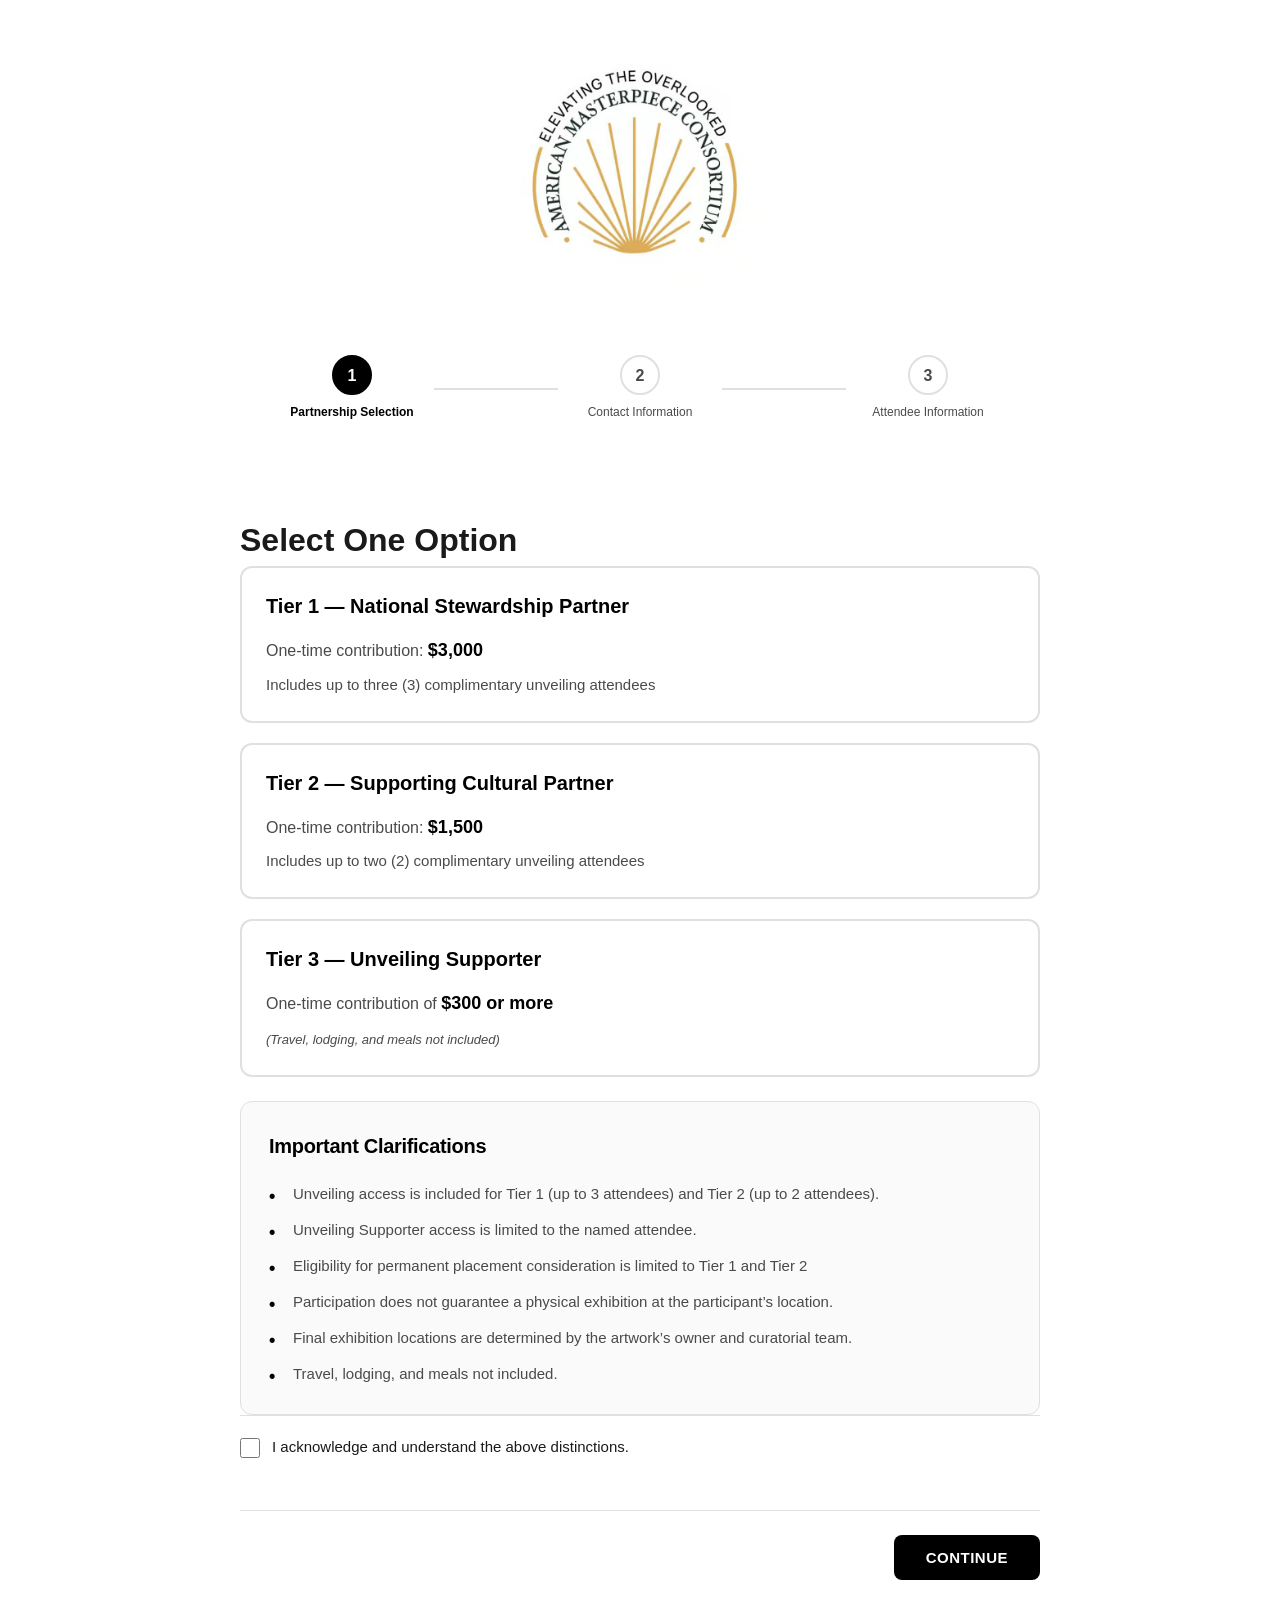
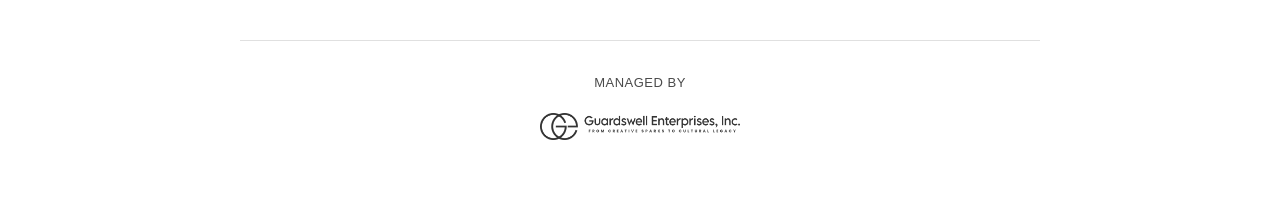
==== commit 1eee56d3: "test" ====
--- a/index.html
+++ b/index.html
@@ -83,7 +83,6 @@
                                     </div>
                                     <div class="tier-details">
                                         <p class="tier-contribution">One-time contribution of <strong>$300 or more</strong></p>
-                                        <p class="tier-benefit">Attendance for named individual(s) only</p>
                                         <p class="tier-note">(Travel, lodging, and meals not included)</p>
                                     </div>
                                 </div>
@@ -110,11 +109,12 @@
                     <div class="clarifications-section">
                         <h2 class="clarifications-title">Important Clarifications</h2>
                         <ul class="clarifications-list">
-                            <li>Unveiling access is included for Tier 1 (up to 3 attendees) and Tier 2 (up to 2 attendees)</li>
-                            <li>Unveiling Supporter access is limited to the named attendee(s)</li>
+                            <li>Unveiling access is included for Tier 1 (up to 3 attendees) and Tier 2 (up to 2 attendees).</li>
+                            <li>Unveiling Supporter access is limited to the named attendee.</li>
                             <li>Eligibility for permanent placement consideration is limited to Tier 1 and Tier 2</li>
-                            <li>Participation does not guarantee placement</li>
-                            <li>Placement decisions rest solely with the owner</li>
+                            <li>Participation does not guarantee a physical exhibition at the participant’s location.</li>
+                            <li>Final exhibition locations are determined by the artwork’s owner and curatorial team.</li>
+                            <li>Travel, lodging, and meals not included.</li>
                         </ul>
                     </div>
                     
@@ -193,6 +193,19 @@
                 <div class="form-step" id="step3" data-step="3" style="display: none;">
                     <div class="attendee-section" id="attendeeSection">
                         <h2 class="attendee-title">Attendee Information</h2>
+                        
+                        <div class="attendee-info-banner">
+                            <div class="attendee-info-icon">
+                                <svg width="20" height="20" viewBox="0 0 20 20" fill="none" xmlns="http://www.w3.org/2000/svg">
+                                    <path d="M10 18C14.4183 18 18 14.4183 18 10C18 5.58172 14.4183 2 10 2C5.58172 2 2 5.58172 2 10C2 14.4183 5.58172 18 10 18Z" stroke="currentColor" stroke-width="2" stroke-linecap="round" stroke-linejoin="round"/>
+                                    <path d="M10 6V10" stroke="currentColor" stroke-width="2" stroke-linecap="round" stroke-linejoin="round"/>
+                                    <path d="M10 14H10.01" stroke="currentColor" stroke-width="2" stroke-linecap="round" stroke-linejoin="round"/>
+                                </svg>
+                            </div>
+                            <div class="attendee-info-text">
+                                <strong>Important:</strong> Please use names exactly as they appear on state-issued driver's license or non-driver ID card.
+                            </div>
+                        </div>
                         
                         <div class="attendee-header">
                             <div class="attendee-header-col">Names of Attendees</div>
@@ -251,7 +264,7 @@
             <div class="footer-content">
                 <p class="footer-text">Managed by</p>
                 <img src="sub-log.png" alt="Guardswell Enterprises, Inc." class="footer-logo">
-                <p class="footer-company">Guardswell Enterprises, Inc.</p>
+                <!-- <p class="footer-company">Guardswell Enterprises, Inc.</p> -->
             </div>
         </footer>
     </div>
--- a/styles.css
+++ b/styles.css
@@ -113,7 +113,6 @@
     left: 50%;
     transform: translate(-50%, -50%);
 }
-
 .stepper-step-label {
     font-size: 12px;
     color: var(--text-gray);
@@ -585,7 +584,7 @@
     font-size: 20px;
     font-weight: 600;
     color: var(--primary-black);
-    margin: 0;
+    margin: 0 0 20px 0;
     letter-spacing: -0.3px;
 }
 
@@ -594,6 +593,48 @@
     color: var(--text-gray);
     margin: -8px 0 0 0;
     font-style: italic;
+}
+
+.attendee-info-banner {
+    display: flex;
+    align-items: flex-start;
+    gap: 12px;
+    padding: 16px 20px;
+    background: linear-gradient(135deg, #fef3c7 0%, #fde68a 100%);
+    border: 2px solid #f59e0b;
+    border-radius: 8px;
+    margin-bottom: 24px;
+    box-shadow: 0 2px 8px rgba(245, 158, 11, 0.15);
+    animation: fadeIn 0.4s ease-out;
+}
+
+.attendee-info-icon {
+    display: flex;
+    align-items: center;
+    justify-content: center;
+    flex-shrink: 0;
+    width: 24px;
+    height: 24px;
+    color: #d97706;
+    margin-top: 2px;
+}
+
+.attendee-info-icon svg {
+    width: 20px;
+    height: 20px;
+}
+
+.attendee-info-text {
+    flex: 1;
+    font-size: 14px;
+    color: #92400e;
+    line-height: 1.6;
+    margin: 0;
+}
+
+.attendee-info-text strong {
+    font-weight: 700;
+    color: #78350f;
 }
 
 .attendee-header {
@@ -888,6 +929,26 @@
         gap: 20px;
     }
     
+    .attendee-info-banner {
+        padding: 14px 16px;
+        gap: 10px;
+        margin-bottom: 20px;
+    }
+    
+    .attendee-info-icon {
+        width: 20px;
+        height: 20px;
+    }
+    
+    .attendee-info-icon svg {
+        width: 18px;
+        height: 18px;
+    }
+    
+    .attendee-info-text {
+        font-size: 13px;
+    }
+    
     .attendee-header {
         gap: 12px;
     }
